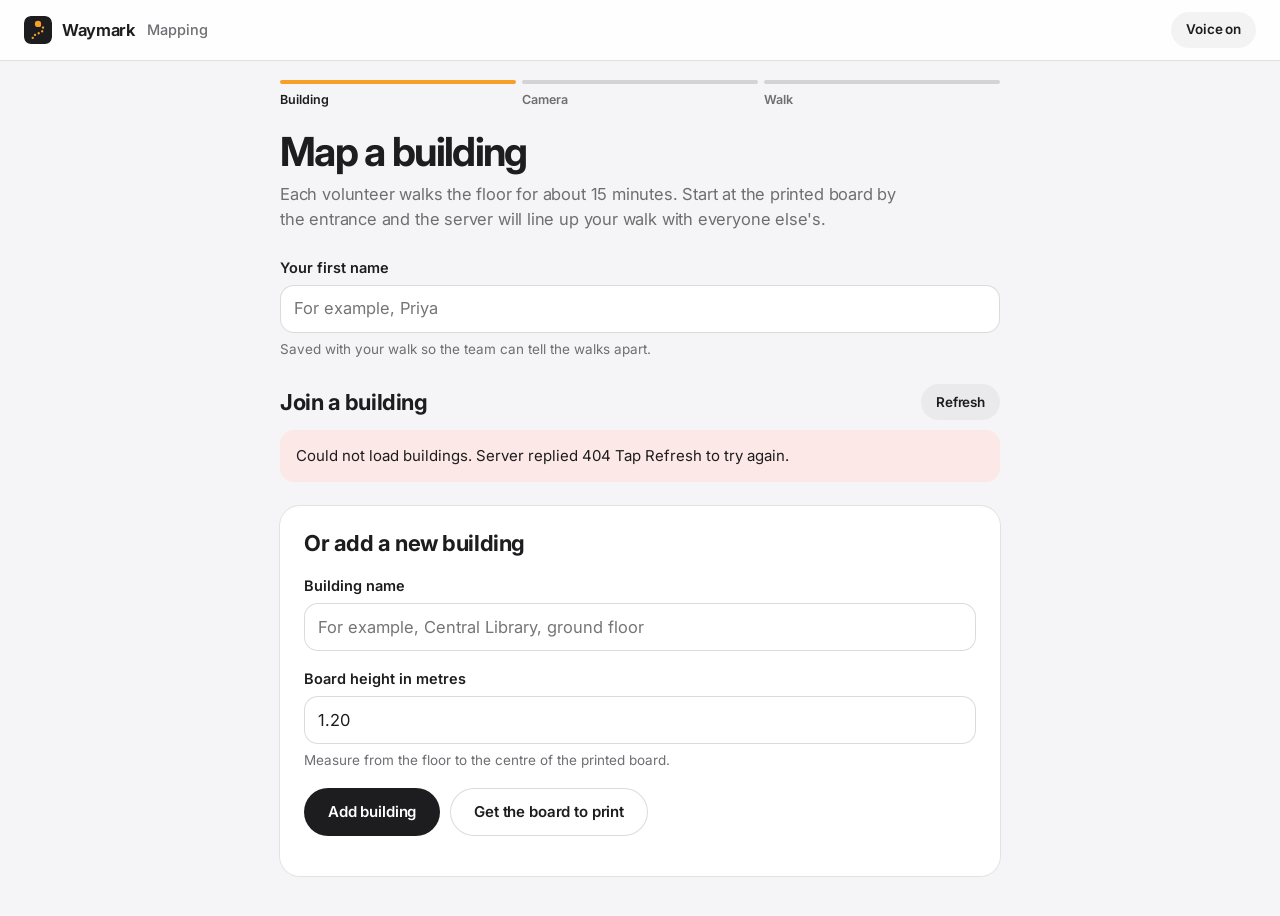
==== web/map.html @ 81e38893 "Waymark: mapping, merge, relocalisation, guidance agent, web app, infra" ====
<!doctype html>
<html lang="en" data-accent="amber">
<head>
<meta charset="utf-8">
<meta name="viewport" content="width=device-width, initial-scale=1, viewport-fit=cover">
<title>Waymark mapping</title>
<meta name="description" content="Volunteer mapping app: walk a building with your phone to build a Waymark map.">
<meta name="theme-color" content="#FFFFFF" media="(prefers-color-scheme: light)">
<meta name="theme-color" content="#0B0B0D" media="(prefers-color-scheme: dark)">
<link rel="icon" type="image/svg+xml" href="data:image/svg+xml,%3Csvg xmlns='http://www.w3.org/2000/svg' viewBox='0 0 32 32'%3E%3Crect width='32' height='32' rx='8' fill='%231D1D1F'/%3E%3Cpath d='M10 25c0-5 12-5 12-10s-6-4-6-4' fill='none' stroke='%23F7A028' stroke-width='2.6' stroke-linecap='round' stroke-dasharray='0.1 4.4'/%3E%3Ccircle cx='16' cy='9' r='3.6' fill='%23F7A028'/%3E%3C/svg%3E">
<link rel="preconnect" href="https://fonts.googleapis.com"><link rel="preconnect" href="https://fonts.gstatic.com" crossorigin>
<link href="https://fonts.googleapis.com/css2?family=Inter:wght@400..800&family=JetBrains+Mono:wght@400;500&display=swap" rel="stylesheet">
<link rel="stylesheet" href="assets/style.css">
<script src="dev-mock.js"></script>
</head>
<body>
<div class="app">
  <header class="appbar">
    <a class="appbar__brand" href="index.html">
      <svg class="app-icon" viewBox="0 0 32 32" aria-hidden="true"><rect width="32" height="32" rx="8" fill="#1D1D1F"/><path d="M10 25c0-5 12-5 12-10s-6-4-6-4" fill="none" stroke="#F7A028" stroke-width="2.6" stroke-linecap="round" stroke-dasharray="0.1 4.4"/><circle cx="16" cy="9" r="3.6" fill="#F7A028"/></svg>
      <span>Waymark</span>
    </a>
    <span class="appbar__title">Mapping</span>
    <div class="appbar__end">
      <button class="btn btn-ghost btn-sm" id="voice-toggle" type="button" aria-pressed="true">Voice on</button>
    </div>
  </header>

  <main class="app-main" id="main">
    <ol class="steps" aria-label="Progress">
      <li data-step="building" aria-current="step">Building</li>
      <li data-step="calib">Camera</li>
      <li data-step="map">Walk</li>
    </ol>

    <div class="callout callout--bad" id="env-error" role="alert" hidden>
      <svg viewBox="0 0 24 24" fill="none" stroke="currentColor" stroke-width="2" stroke-linecap="round" stroke-linejoin="round" aria-hidden="true"><circle cx="12" cy="12" r="10"/><path d="M12 8v4M12 16h.01"/></svg>
      <span></span>
    </div>

    <!-- Step 1: building -->
    <section id="step-building" class="stack-24" aria-labelledby="h-building">
      <div>
        <h1 id="h-building">Map a building</h1>
        <p class="lead">Each volunteer walks the floor for about 15 minutes. Start at the printed board by the entrance and the server will line up your walk with everyone else's.</p>
      </div>

      <div class="callout" id="resume" hidden>
        <svg viewBox="0 0 24 24" fill="none" stroke="currentColor" stroke-width="2" stroke-linecap="round" stroke-linejoin="round" aria-hidden="true"><path d="M3 12a9 9 0 1 0 3-6.7L3 8"/><path d="M3 3v5h5"/></svg>
        <div style="flex:1">
          <p id="resume-text">You have a walk in progress.</p>
          <div class="row" style="margin-top:10px">
            <button class="btn btn-ink btn-sm" id="resume-btn" type="button">Continue that walk</button>
            <button class="btn btn-ghost btn-sm" id="resume-forget" type="button">Start fresh</button>
          </div>
        </div>
      </div>

      <div class="field">
        <label for="walker-name">Your first name</label>
        <input class="input" id="walker-name" autocomplete="given-name" autocapitalize="words" maxlength="40" placeholder="For example, Priya">
        <span class="hint">Saved with your walk so the team can tell the walks apart.</span>
      </div>

      <div>
        <div class="row row--between" style="margin-bottom:10px">
          <h2>Join a building</h2>
          <button class="btn btn-ghost btn-sm" id="refresh-buildings" type="button">Refresh</button>
        </div>
        <ul class="list" id="building-list" aria-live="polite" aria-busy="true">
          <li class="t-small">Loading buildings…</li>
        </ul>
      </div>

      <form class="card stack-16" id="new-building" novalidate>
        <h2>Or add a new building</h2>
        <div class="field">
          <label for="b-name">Building name</label>
          <input class="input" id="b-name" name="name" required maxlength="80" autocomplete="off" placeholder="For example, Central Library, ground floor">
        </div>
        <div class="field">
          <label for="b-height">Board height in metres</label>
          <input class="input" id="b-height" name="board_height_m" type="number" inputmode="decimal" min="0.3" max="2.5" step="0.01" value="1.20" required>
          <span class="hint">Measure from the floor to the centre of the printed board.</span>
        </div>
        <div class="row">
          <button class="btn btn-ink" type="submit">Add building</button>
          <a class="btn btn-outline" href="/api/board.png" download="waymark-board.png">Get the board to print</a>
        </div>
        <p class="t-small" id="new-building-msg" role="status"></p>
      </form>
    </section>

    <!-- Step 2: optional calibration -->
    <section id="step-calib" class="stack-24" aria-labelledby="h-calib" hidden>
      <div>
        <h1 id="h-calib">Calibrate your camera</h1>
        <p class="lead">Optional, and it takes under a minute. Hold the phone one to two metres from the board and show it from several angles: straight on, then tilted left, right, up and down. If you skip this, the server estimates the focal length instead.</p>
      </div>
      <div class="video-box">
        <video id="calib-video" playsinline muted></video>
        <div class="video-box__overlay"><span class="pill" id="calib-found" data-tone="idle">Camera off</span><span class="pill" id="calib-count" data-tone="idle">0 views</span></div>
      </div>
      <p class="say-line" id="calib-status" role="status" aria-live="polite"><small>Status</small>Tap Start calibration when you are in front of the board.</p>
      <div class="row">
        <button class="btn btn-candy btn-lg" id="calib-start" type="button">Start calibration</button>
        <button class="btn btn-outline btn-lg" id="calib-skip" type="button">Skip</button>
      </div>
    </section>

    <!-- Step 3: mapping -->
    <section id="step-map" class="stack-16" aria-labelledby="h-map" hidden>
      <div class="row row--between">
        <div>
          <h1 id="h-map" style="font-size:26px">Walking <span id="map-building-name"></span></h1>
          <p class="t-small" id="map-walker-line"></p>
        </div>
      </div>

      <div id="start-box" class="card stack-16">
        <p>Stand in front of the entrance board, hold the phone upright at chest height with the camera facing the board, then tap Start.</p>
        <button class="btn btn-candy btn-lg btn-block" id="map-start" type="button">Start walking</button>
      </div>

      <div class="video-box video-box--small" id="map-video-box" hidden>
        <video id="map-video" playsinline muted></video>
        <div class="video-box__overlay">
          <span class="pill" id="map-state" data-tone="idle">Starting</span>
          <span class="pill" id="map-quality" data-tone="idle" hidden>Image OK</span>
        </div>
      </div>

      <p class="say-line" id="map-say" role="status" aria-live="polite"><small>Waymark says</small><span>Point the camera at the entrance board.</span></p>
      <p class="say-line" id="map-assign" hidden><small>Where to go next</small><span></span></p>

      <div class="stats" aria-label="Walk statistics">
        <div class="stat"><span class="stat__label">Coverage</span><span class="stat__value" id="st-coverage">–</span></div>
        <div class="stat"><span class="stat__label">Keyframes</span><span class="stat__value" id="st-keyframes">0</span></div>
        <div class="stat"><span class="stat__label">3D points</span><span class="stat__value" id="st-points">0</span></div>
        <div class="stat"><span class="stat__label">Places</span><span class="stat__value" id="st-places">0</span></div>
      </div>

      <div class="map-box map-box--mini">
        <canvas id="mini-map" role="img" aria-label="Map of the walks so far"></canvas>
      </div>
      <div class="map-legend" id="map-legend"></div>

      <div class="action-bar">
        <button class="btn btn-candy btn-mark" id="mark-btn" type="button" disabled>
          <svg viewBox="0 0 24 24" fill="none" stroke="currentColor" stroke-width="2" stroke-linecap="round" stroke-linejoin="round" aria-hidden="true"><path d="M12 21s-7-6.2-7-11.5A7 7 0 0 1 19 9.5C19 14.8 12 21 12 21z"/><circle cx="12" cy="9.5" r="2.5"/></svg>
          Mark this place
        </button>
        <button class="btn btn-outline" id="pause-btn" type="button" disabled>Pause</button>
        <button class="btn btn-outline" id="finish-btn" type="button" disabled>Finish my walk</button>
      </div>
    </section>

    <!-- After the walk -->
    <section id="step-done" class="stack-24" aria-labelledby="h-done" hidden>
      <div>
        <h1 id="h-done">Walk finished. Thank you.</h1>
        <p class="lead" id="done-summary">Your walk has been sent to the server.</p>
      </div>
      <div class="row">
        <button class="btn btn-outline" id="new-walk" type="button">Start another walk</button>
        <a class="btn btn-ghost" id="view-console" href="helper.html">View in helper console</a>
      </div>
    </section>

    <!-- Builder: shown on the device that created the building, or with ?builder=1 -->
    <section class="card stack-16" id="builder" style="margin-top:24px" hidden aria-labelledby="h-builder">
      <div>
        <h2 id="h-builder">Build the map</h2>
        <p class="t-small" style="margin-top:4px">Run this once every walker has finished. The server runs bundle adjustment, merges the walks, and draws the floor plan and route graph. It can take a few minutes.</p>
      </div>
      <button class="btn btn-ink" id="build-btn" type="button">Build map</button>
      <p class="t-small" id="build-status" role="status" aria-live="polite"></p>
      <div class="stats" id="build-stats" hidden></div>
    </section>
  </main>
</div>

<dialog class="sheet" id="mark-sheet" aria-labelledby="h-mark">
  <form class="sheet__body stack-16" id="mark-form" method="dialog">
    <div>
      <h2 id="h-mark">Mark this place</h2>
      <p class="t-small" style="margin-top:4px">Saved at the spot where you are standing now.</p>
    </div>
    <fieldset style="border:0;margin:0;padding:0">
      <legend class="label" style="font-size:14.5px;font-weight:600;margin-bottom:8px">What is it?</legend>
      <div class="chips" id="kind-chips" role="radiogroup" aria-label="Kind of place"></div>
    </fieldset>
    <div class="field">
      <label for="mark-label">Name</label>
      <input class="input" id="mark-label" maxlength="60" autocomplete="off" autocapitalize="sentences" enterkeyhint="done" placeholder="For example, Room 104 or Front desk">
      <span class="hint">To dictate, tap the microphone on your keyboard.</span>
    </div>
    <div class="row">
      <button class="btn btn-candy btn-lg" id="mark-save" type="submit" value="save">Save place</button>
      <button class="btn btn-outline btn-lg" id="mark-cancel" type="button">Cancel</button>
    </div>
  </form>
</dialog>

<script type="module" src="assets/map-app.js"></script>
</body>
</html>
---- web/assets/style.css ----
/* Waymark shared styles.
   Mood: mist. Accent: amber (the colour of a trail marker).
   Sections: tokens, base, type, buttons, nav, controls, layout, hero, surfaces, frames,
   footer, motion, then app UI (map, helper) and the high-contrast guidance theme (go). */

/* ---------- Tokens ---------- */
:root{
  --bg:#FFFFFF; --bg-alt:#F5F5F7; --sunk:var(--bg-alt); --surface:#FFFFFF; --surface-2:#FAFAFB; --band-edge:none;
  --ink:#1D1D1F; --ink-2:#515154; --ink-3:#6E6E73; --ink-4:#86868B;
  --line:rgba(0,0,0,.08); --line-2:rgba(0,0,0,.14); --tint:rgba(0,0,0,.045);
  --shadow-rgb:0 0 0;
  --accent:#F7A028; --accent-hi:#FFC45A; --accent-ink:#8F5200; --accent-wash:#FFF3DE; --on-accent:#2A1700;
  --focus:var(--accent-ink); --marker:#D4F53C; --success:#1F7A3D;
  --font-display:"Inter",-apple-system,BlinkMacSystemFont,"Segoe UI",Roboto,"Helvetica Neue",Arial,sans-serif;
  --font-body:var(--font-display);
  --font-serif:"Instrument Serif",ui-serif,Georgia,serif;
  --font-mono:"JetBrains Mono","Geist Mono",ui-monospace,"SF Mono",Menlo,monospace;
  --display-weight:700; --display-track:-.042em;
  --fs-display:clamp(42px,6.4vw,80px); --fs-h2:clamp(32px,4.4vw,54px); --fs-h3:clamp(24px,3vw,38px);
  --fs-lead:clamp(17.5px,1.55vw,21px); --fs-body:16.5px; --fs-small:14.5px; --fs-micro:13px;
  --container:1120px; --text-max:680px; --gutter:24px; --section-y:clamp(80px,10vw,128px); --bleed:clamp(64px,9vw,140px);
  --r-xs:7px; --r-sm:10px; --r-md:14px; --r-lg:20px; --r-xl:28px; --r-2xl:32px; --r-pill:999px;
  --ring:0 0 0 1px var(--line);
  --shadow-1:0 0 0 .5px rgba(var(--shadow-rgb)/.10),0 1px 2px rgba(var(--shadow-rgb)/.06),0 6px 18px rgba(var(--shadow-rgb)/.06);
  --shadow-2:0 0 0 .5px rgba(var(--shadow-rgb)/.10),0 2px 6px rgba(var(--shadow-rgb)/.05),0 24px 60px -12px rgba(var(--shadow-rgb)/.18);
  --shadow-3:0 0 0 1px rgba(var(--shadow-rgb)/.06),0 40px 90px -30px rgba(var(--shadow-rgb)/.42);
  --ease-out:cubic-bezier(.22,1,.36,1); --ease-spring:cubic-bezier(.34,1.36,.64,1);
  --dur-press:.12s; --dur-hover:.2s; --dur-ui:.3s; --dur-reveal:.7s;
  --wallpaper:radial-gradient(90% 80% at 12% 100%,#FFC978 0,transparent 60%),radial-gradient(70% 70% at 88% 8%,#BFD9FF 0,transparent 62%),linear-gradient(160deg,#F7F3EE,#ECEFF6);
  --wallpaper-soft:radial-gradient(70% 60% at 85% 0%,#DCE8FF 0,transparent 60%),radial-gradient(60% 60% at 10% 100%,#FFE6C2 0,transparent 60%),linear-gradient(160deg,#F7F7F9,#EEF0F4);
  --wash:linear-gradient(#DCE8FE,#EEF4FF 55%,var(--bg));
  --chrome:linear-gradient(#FBFBFB,#F1F1F2); --chrome-line:rgba(0,0,0,.08); --chrome-ink:#6E6E73;
  --key-bg:linear-gradient(#fff,#F2F2F4); --key-ink:#3A3A3C; --key-edge:inset 0 0 0 1px rgba(0,0,0,.10),0 1.5px 0 rgba(0,0,0,.18),0 2px 3px rgba(0,0,0,.06);
  /* App extras */
  --danger:#B3261E; --danger-wash:#FCE8E6; --warn:#8F5200; --warn-wash:#FFF3DE; --ok:#1F7A3D; --ok-wash:#E6F4EA;
  --map-bg:#FBFBFC; --map-wall:#2C2C30; --map-edge:rgba(0,0,0,.22); --map-node:#86868B; --map-route:#C77700; --map-me:#0A66D8;
}
[data-accent]{--accent-wash:color-mix(in oklab,var(--accent) 14%,var(--surface))}
@media (prefers-color-scheme:dark){
  :root:not([data-theme="light"]){--bg:#0B0B0D;--bg-alt:#111114;--sunk:var(--bg-alt);--band-edge:none;--surface:#18181C;--surface-2:#1E1E23;--ink:#F2F0EB;--ink-2:#C9C7C2;--ink-3:#A4A4AE;--ink-4:#7C7C86;--line:rgba(255,255,255,.08);--line-2:rgba(255,255,255,.14);--tint:rgba(255,255,255,.06);--shadow-rgb:0 0 0;
    --accent-ink:color-mix(in oklab,var(--accent) 72%,#fff); --accent-wash:color-mix(in oklab,var(--accent) 18%,var(--surface));
    --wallpaper-soft:radial-gradient(70% 60% at 85% 0%,rgba(90,130,255,.20) 0,transparent 60%),radial-gradient(60% 60% at 10% 100%,rgba(255,170,80,.16) 0,transparent 60%),linear-gradient(160deg,#16161A,#0F0F12);
    --wallpaper:radial-gradient(90% 80% at 12% 100%,rgba(255,170,70,.5) 0,transparent 60%),radial-gradient(70% 70% at 88% 8%,rgba(110,150,255,.45) 0,transparent 62%),linear-gradient(160deg,#1C1915,#13151B);
    --wash:linear-gradient(#141A33,var(--bg)); --chrome:linear-gradient(#2C2C31,#232328); --chrome-line:rgba(255,255,255,.06); --chrome-ink:#9A9AA2;
    --key-bg:linear-gradient(#2C2C32,#222227); --key-ink:#C9C7C2; --key-edge:inset 0 0 0 1px rgba(255,255,255,.08),0 1.5px 0 rgba(0,0,0,.6); color-scheme:dark;
    --danger:#FF8A80; --danger-wash:#3A1714; --warn:#FFC45A; --warn-wash:#33240C; --ok:#7CD992; --ok-wash:#11291A;
    --map-bg:#121216; --map-wall:#E6E4DF; --map-edge:rgba(255,255,255,.22); --map-node:#9A9AA2; --map-route:#FFB547; --map-me:#6FB1FF}
}
@media (max-width:640px){:root{--gutter:18px}}

/* ---------- Base ---------- */
*,*::before,*::after{box-sizing:border-box}
html{-webkit-text-size-adjust:100%;scroll-behavior:smooth;scroll-padding-top:88px}
body{margin:0;background:var(--bg);color:var(--ink);font:400 var(--fs-body)/1.6 var(--font-body);-webkit-font-smoothing:antialiased;-moz-osx-font-smoothing:grayscale;overflow-x:hidden}
img,svg,video{display:block;max-width:100%}
a{color:inherit;text-decoration:none}
p{margin:0}
::selection{background:var(--marker);color:#17150F}
:where(a,button,input,select,textarea,summary,[tabindex]):focus-visible{outline:2px solid var(--focus);outline-offset:3px}
.container{width:min(100% - 2*var(--gutter),var(--container));margin-inline:auto}
/* Headings receive focus from script when a step changes; they are not controls, so no ring. */
:where(h1,h2)[tabindex="-1"]:focus-visible{outline:none;box-shadow:none}
.sr-only{position:absolute!important;width:1px;height:1px;padding:0;margin:-1px;overflow:hidden;clip:rect(0 0 0 0);white-space:nowrap;border:0}
.skip{position:absolute;left:12px;top:-60px;z-index:100;padding:10px 16px;border-radius:var(--r-pill);background:var(--ink);color:var(--bg);font-weight:600}
.skip:focus{top:12px}
[hidden]{display:none!important}
.prose-link{color:var(--accent-ink);text-decoration:underline;text-underline-offset:3px;text-decoration-thickness:1px}

/* ---------- Type ---------- */
h1,.t-display{margin:0;font-family:var(--font-display);font-size:var(--fs-display);font-weight:var(--display-weight);line-height:1;letter-spacing:var(--display-track);text-wrap:balance}
h2,.t-h2{margin:0;font-family:var(--font-display);font-size:var(--fs-h2);font-weight:var(--display-weight);line-height:1.05;letter-spacing:calc(var(--display-track) + .006em);text-wrap:balance}
h3,.t-h3{margin:0;font-family:var(--font-display);font-size:var(--fs-h3);font-weight:var(--display-weight);line-height:1.1;letter-spacing:calc(var(--display-track) + .012em);text-wrap:balance}
.t-title{margin:0;font-size:17px;font-weight:600;line-height:1.35;letter-spacing:-.015em}
.lead{font-size:var(--fs-lead);line-height:1.5;letter-spacing:-.011em;color:var(--ink-3);max-width:620px;text-wrap:pretty}
.t-small{font-size:var(--fs-small);line-height:1.55;color:var(--ink-3)}
.t-micro{font-size:var(--fs-micro);color:var(--ink-3)}
.eyebrow{display:inline-flex;align-items:center;gap:8px;font-size:12px;font-weight:600;letter-spacing:.11em;text-transform:uppercase;color:var(--ink-3)}
.eyebrow svg{width:14px;height:14px;stroke-width:2}
.eyebrow .dot{width:6px;height:6px;border-radius:50%;background:var(--accent)}
.t-muted{color:var(--ink-4)}
.t-accent{color:var(--accent-ink)}
.t-serif{font-family:var(--font-serif);font-style:italic;font-weight:400;letter-spacing:-.01em}
.t-mono{font-family:var(--font-mono);font-size:.92em;letter-spacing:0}
.hl{position:relative;z-index:0;white-space:nowrap}
.hl::after{content:"";position:absolute;z-index:-1;left:.02em;right:.04em;bottom:.05em;height:.17em;border-radius:99px;background:var(--marker)}
.hl-soft{background:linear-gradient(transparent 58%,color-mix(in oklab,var(--accent) 20%,transparent) 58%)}

/* ---------- Buttons ---------- */
.btn{--h:48px;display:inline-flex;align-items:center;justify-content:center;gap:8px;height:var(--h);padding:0 24px;border:0;border-radius:var(--r-pill);font:600 15px/1 var(--font-body);letter-spacing:-.01em;white-space:nowrap;cursor:pointer;transition:transform var(--dur-press) var(--ease-spring),box-shadow var(--dur-hover) var(--ease-out),background-color var(--dur-hover) var(--ease-out),filter var(--dur-hover) var(--ease-out)}
.btn:hover{transform:translateY(-1px)}
.btn:active{transform:scale(.97)}
.btn svg{width:17px;height:17px}
.btn-sm{--h:36px;padding:0 15px;font-size:13.5px}
.btn-lg{--h:54px;padding:0 28px;font-size:16px}
.btn-ink{background:var(--ink);color:var(--bg)}
.btn-ink:hover{background:color-mix(in oklab,var(--ink) 85%,var(--bg))}
.btn-candy{color:var(--on-accent);background:linear-gradient(135deg,var(--accent-hi),var(--accent) 60%,color-mix(in oklab,var(--accent) 88%,#000));box-shadow:inset 0 1px 0 rgba(255,255,255,.5),inset 0 -1px 0 rgba(0,0,0,.14),0 0 0 1px color-mix(in oklab,var(--accent-ink) 40%,transparent),0 8px 20px -8px color-mix(in oklab,var(--accent-ink) 70%,transparent)}
.btn-candy:hover{filter:brightness(1.04) saturate(1.06)}
.btn-outline{background:var(--surface);color:var(--ink);box-shadow:inset 0 0 0 1px var(--line-2)}
.btn-outline:hover{background:var(--surface-2)}
.btn-ghost{background:var(--tint);color:var(--ink)}
.btn-danger{background:var(--danger-wash);color:var(--danger);box-shadow:inset 0 0 0 1px color-mix(in oklab,var(--danger) 35%,transparent)}
.btn[disabled],.btn[aria-disabled="true"]{opacity:.5;cursor:not-allowed;transform:none}
.btn-block{width:100%}
.btn .tag{display:inline-flex;align-items:center;height:22px;padding:0 8px;border-radius:var(--r-pill);background:var(--accent-ink);color:#fff;font-size:12.5px;font-weight:650}
.btn-ink .tag{background:rgba(255,255,255,.16);color:inherit}
.btn-candy .tag{background:rgba(0,0,0,.12);color:inherit}

/* ---------- Nav (floating glass pill) ---------- */
.nav{position:fixed;inset:12px 0 auto;z-index:50;display:flex;justify-content:center;padding-inline:12px;pointer-events:none}
.nav__bar{pointer-events:auto;width:min(100%,980px);height:56px;display:flex;align-items:center;gap:8px;padding:0 8px 0 14px;border-radius:var(--r-pill);background:color-mix(in oklab,var(--surface) 74%,transparent);-webkit-backdrop-filter:blur(20px) saturate(1.6);backdrop-filter:blur(20px) saturate(1.6);box-shadow:0 0 0 1px var(--line),0 10px 30px -14px rgba(var(--shadow-rgb)/.22)}
.nav__brand{display:flex;align-items:center;gap:10px;font-size:16px;font-weight:650;letter-spacing:-.02em}
.nav__links{display:flex;gap:2px;margin-inline:auto}
.nav__links a{padding:8px 12px;border-radius:var(--r-pill);font-size:14px;font-weight:500;color:var(--ink-2);transition:background-color var(--dur-hover),color var(--dur-hover)}
.nav__links a:hover{background:var(--tint);color:var(--ink)}
.app-icon{width:28px;height:28px;border-radius:22.5%;flex:none;box-shadow:inset 0 0 0 .5px rgba(0,0,0,.12)}
@media (max-width:760px){.nav__links{display:none}.nav__bar{justify-content:space-between}}

/* ---------- Badge / chips / segmented / controls ---------- */
.badge{display:inline-flex;align-items:center;gap:8px;height:32px;padding:0 12px 0 4px;border-radius:var(--r-pill);background:var(--surface);box-shadow:var(--shadow-1);font-size:13px;font-weight:550;color:var(--ink-2)}
.badge__tag{display:inline-flex;align-items:center;height:24px;padding:0 9px;border-radius:var(--r-pill);background:var(--ink);color:var(--bg);font-size:12px;font-weight:650}
.badge--dot{padding-left:12px}.badge--dot::before{content:"";width:6px;height:6px;border-radius:50%;background:var(--accent)}
.chips{display:flex;flex-wrap:wrap;gap:8px}
.chip{display:inline-flex;align-items:center;gap:8px;height:34px;padding:0 14px;border:0;border-radius:var(--r-pill);background:var(--surface);box-shadow:var(--ring);font:550 13.5px/1 var(--font-body);color:var(--ink-2)}
.chip--soft{background:var(--tint);box-shadow:none}
button.chip{cursor:pointer;transition:background-color var(--dur-hover),box-shadow var(--dur-hover),color var(--dur-hover)}
button.chip:hover{background:var(--surface-2);box-shadow:inset 0 0 0 1px var(--line-2)}
.chip[aria-pressed="true"],.chip[aria-checked="true"]{background:var(--ink);color:var(--bg);box-shadow:none}
.segmented{display:inline-flex;gap:2px;padding:4px;border-radius:var(--r-pill);background:var(--tint)}
.segmented button{height:34px;padding:0 18px;border:0;border-radius:var(--r-pill);background:transparent;font:550 14px/1 var(--font-body);color:var(--ink-3);cursor:pointer;transition:background-color var(--dur-ui) var(--ease-out),color var(--dur-ui) var(--ease-out),box-shadow var(--dur-ui) var(--ease-out)}
.segmented [aria-selected="true"],.segmented [aria-pressed="true"]{background:var(--surface);color:var(--ink);box-shadow:var(--shadow-1)}
kbd{display:inline-grid;place-items:center;min-width:26px;height:26px;padding:0 7px;border-radius:var(--r-xs);font:500 12.5px/1 var(--font-mono);color:var(--key-ink);background:var(--key-bg);box-shadow:var(--key-edge)}
:where(p,li) kbd{height:21px;min-width:21px;margin-block:-3px;padding:0 5px;font-size:12px}
@media (pointer:coarse){.btn-sm{--h:44px}.chip,.segmented button{min-height:44px}}

/* ---------- Layout ---------- */
.section{padding-block:var(--section-y)}
.section--alt{background:var(--bg-alt);box-shadow:var(--band-edge)}
.section-head{max-width:var(--text-max);margin:0 auto clamp(40px,5vw,64px);text-align:center}
.section-head .eyebrow{margin-bottom:16px}
.section-head .lead{margin:18px auto 0}
.section-head--left{margin-inline:0;text-align:left}.section-head--left .lead{margin-inline:0}
.grid{display:grid;gap:16px}
.grid-2{grid-template-columns:repeat(2,minmax(0,1fr))}
.grid-3{grid-template-columns:repeat(3,minmax(0,1fr))}
.split{display:grid;grid-template-columns:1fr 1.1fr;gap:clamp(32px,5vw,64px);align-items:center}
.split--flip>:first-child{order:2}
.split .eyebrow{margin-bottom:14px}.split .lead,.split .t-small{margin-top:14px}.split .chips{margin-top:20px}
.stack>*+*{margin-top:clamp(72px,9vw,120px)}
@media (max-width:900px){.grid-3{grid-template-columns:repeat(2,minmax(0,1fr))}.split{grid-template-columns:1fr}.split--flip>:first-child{order:0}}
@media (max-width:640px){.grid-2,.grid-3{grid-template-columns:1fr}}

/* ---------- Hero ---------- */
.hero{padding-top:calc(80px + clamp(48px,8vw,96px));text-align:center}
.hero .badge{margin-bottom:24px}
.hero h1{max-width:900px;margin-inline:auto}
.hero .lead{margin:22px auto 0}
.cta-row{display:flex;flex-wrap:wrap;justify-content:center;gap:10px;margin-top:32px}
.trust{display:flex;flex-wrap:wrap;justify-content:center;gap:4px 14px;margin-top:16px;font-size:13.5px;color:var(--ink-3)}
.trust span+span::before{content:"·";margin-right:14px;color:var(--ink-4)}
@media (max-width:640px){.trust{flex-direction:column;align-items:center;gap:2px}.trust span+span::before{display:none}}
.hero__visual{margin-top:clamp(44px,6vw,72px)}
.bleed{position:relative;z-index:1;margin-bottom:calc(-1*var(--bleed))}
.after-bleed{padding-top:calc(var(--section-y) + var(--bleed))}

/* ---------- Surfaces ---------- */
.card{color:var(--ink);background:var(--surface);border-radius:var(--r-lg);box-shadow:var(--ring);padding:24px}
.card--flat{background:var(--sunk);box-shadow:none}
.section--alt .card--flat{background:var(--surface);box-shadow:var(--ring)}
.card--raised{box-shadow:var(--shadow-2)}
.card--chosen{box-shadow:0 0 0 1.5px var(--accent),var(--shadow-1)}
.panel{border-radius:var(--r-xl);background:var(--sunk);padding:clamp(24px,3vw,40px);overflow:hidden}
.tile{display:flex;align-items:flex-start;gap:14px;padding:20px;border-radius:var(--r-lg);background:var(--surface);box-shadow:var(--ring);transition:box-shadow var(--dur-hover) var(--ease-out),transform var(--dur-hover) var(--ease-out)}
a.tile:hover{box-shadow:var(--shadow-1);transform:translateY(-2px)}
.tile .t-title{font-size:16px;margin:1px 0 4px}
.tile p{font-size:var(--fs-small);line-height:1.5;color:var(--ink-3)}
.icon-tile{flex:none;display:grid;place-items:center;width:40px;height:40px;border-radius:12px;background:var(--accent-wash);color:var(--accent-ink)}
.icon-tile svg{width:19px;height:19px;stroke-width:1.75}
.num-tile{flex:none;display:grid;place-items:center;width:40px;height:40px;border-radius:12px;background:var(--accent-wash);color:var(--accent-ink);font:650 16px/1 var(--font-mono)}

/* ---------- Product frames ---------- */
.stage{position:relative;padding:clamp(18px,4vw,56px);border-radius:var(--r-xl);background:var(--wallpaper);overflow:hidden;box-shadow:inset 0 0 0 1px rgba(255,255,255,.35)}
.stage--soft{background:var(--wallpaper-soft)}
.window{position:relative;overflow:hidden;border-radius:14px;background:var(--surface);color:var(--ink);box-shadow:var(--shadow-3);text-align:left}
.window__bar{position:relative;display:flex;align-items:center;height:38px;padding:0 14px;background:var(--chrome);border-bottom:1px solid var(--chrome-line);font-size:12.5px;font-weight:600;color:var(--chrome-ink)}
.window__title{position:absolute;left:50%;transform:translateX(-50%);white-space:nowrap}
.lights{display:flex;gap:8px}
.lights i{width:12px;height:12px;border-radius:50%;background:#FF5F57;box-shadow:inset 0 0 0 .5px rgba(0,0,0,.14)}
.lights i:nth-child(2){background:#FEBC2E}.lights i:nth-child(3){background:#28C840}
.phone{width:min(280px,72vw);aspect-ratio:9/19.5;margin-inline:auto;padding:10px;border-radius:46px;background:#0E0E10;box-shadow:var(--shadow-3),inset 0 0 0 1.5px #3A3A3E}
.phone__screen{position:relative;height:100%;overflow:hidden;border-radius:36px;background:#000;color:#fff;text-align:left}
.phone__screen::before{content:"";position:absolute;z-index:3;top:10px;left:50%;width:90px;height:26px;transform:translateX(-50%);border-radius:20px;background:#0E0E10}
.phone__screen::after{content:"";position:absolute;bottom:8px;left:50%;width:34%;height:5px;transform:translateX(-50%);border-radius:3px;background:#fff;opacity:.85}
.phone__status{position:relative;z-index:2;display:flex;align-items:center;justify-content:space-between;height:46px;padding:0 24px;font-size:12px;font-weight:600}
.phone__body{padding:6px 14px 30px}
.float{position:absolute;z-index:2;color:var(--ink);padding:12px 14px;border-radius:var(--r-md);background:color-mix(in oklab,var(--surface) 90%,transparent);-webkit-backdrop-filter:blur(16px) saturate(1.5);backdrop-filter:blur(16px) saturate(1.5);box-shadow:var(--shadow-2);font-size:13px;text-align:left}
@media (max-width:760px){.float{display:none}}

/* ---------- Footer ---------- */
.footer{padding:40px 0 48px;border-top:1px solid var(--line);font-size:13.5px;color:var(--ink-3)}
.footer .container{display:flex;flex-wrap:wrap;align-items:center;justify-content:space-between;gap:16px 32px}
.footer a:hover{color:var(--ink)}
.footer nav{display:flex;flex-wrap:wrap;gap:6px 20px}

/* ---------- Motion ---------- */
.js .reveal{opacity:0;transform:translateY(14px);transition:opacity var(--dur-reveal) var(--ease-out),transform var(--dur-reveal) var(--ease-out);transition-delay:calc(var(--i,0)*80ms)}
.js .reveal.in{opacity:1;transform:none}
@media print{.js .reveal{opacity:1;transform:none}}
@media (prefers-reduced-motion:reduce){html{scroll-behavior:auto}.js .reveal{opacity:1;transform:none;transition:none}*{animation:none!important;transition:none!important}}

/* =====================================================================
   Landing page pieces
   ===================================================================== */
.hero-stage{display:grid;grid-template-columns:1fr auto;gap:28px;align-items:center}
.hero-stage .phone{width:240px}
@media (max-width:900px){.hero-stage{grid-template-columns:1fr}.hero-stage .window{display:none}}
.plan-svg{width:100%;height:auto;background:var(--map-bg)}
.console-mock{display:grid;grid-template-columns:1fr 230px;min-height:0}
.console-mock__side{border-left:1px solid var(--line);padding:14px;font-size:12px;display:grid;gap:10px;align-content:start}
.console-mock__row{display:grid;grid-template-columns:58px 1fr;gap:8px;line-height:1.4}
.console-mock__row b{font-weight:600}
.console-mock__row span{color:var(--ink-3)}
@media (max-width:1100px){.console-mock{grid-template-columns:1fr}.console-mock__side{display:none}}
.guide-mock{display:grid;gap:10px;font-size:13px}
.guide-mock__state{display:flex;align-items:center;gap:8px;font-weight:700;font-size:13px;color:#FFE14D}
.guide-mock__say{padding:16px 14px;border-radius:18px;background:#141414;box-shadow:inset 0 0 0 2px #fff;font-size:21px;font-weight:700;line-height:1.2}
.guide-mock__meta{color:#E6E6E6;font-size:12.5px}
.guide-mock__btn{display:flex;align-items:center;justify-content:center;height:46px;border-radius:14px;background:#1F1F1F;box-shadow:inset 0 0 0 2px #fff;font-weight:700;font-size:14px}
.guide-mock__btn--primary{background:#FFE14D;color:#000;box-shadow:none}
.guide-mock__grid{display:grid;grid-template-columns:1fr 1fr;gap:8px}

.arch{display:grid;grid-template-columns:repeat(4,minmax(0,1fr));gap:14px;align-items:stretch;position:relative}
.arch__node{position:relative;display:flex;flex-direction:column;gap:8px;padding:20px;border-radius:var(--r-lg);background:var(--surface);box-shadow:var(--ring)}
.arch__node--main{grid-column:span 2;box-shadow:0 0 0 1.5px var(--accent),var(--shadow-1)}
.arch__node h3{font-size:17px;letter-spacing:-.015em;line-height:1.3}
.arch__node p{font-size:var(--fs-small);color:var(--ink-3);line-height:1.5}
.arch__node ul{margin:4px 0 0;padding:0;list-style:none;display:grid;gap:6px;font-size:14px;color:var(--ink-2)}
.arch__node li{display:flex;gap:8px;align-items:baseline}
.arch__node li::before{content:"";flex:none;width:6px;height:6px;border-radius:50%;background:var(--accent);transform:translateY(-2px)}
.arch__flow{display:flex;align-items:center;gap:8px;font-size:12px;font-weight:600;letter-spacing:.08em;text-transform:uppercase;color:var(--ink-3)}
.arch__flow svg{width:16px;height:16px}
.arch__stores{grid-column:3 / span 2;display:grid;grid-template-columns:1fr 1fr;gap:14px}
.arch__stores .arch__node{padding:16px}
@media (max-width:900px){.arch{grid-template-columns:1fr}.arch__node--main,.arch__stores{grid-column:auto}}
@media (max-width:480px){.arch__stores{grid-template-columns:1fr}}

.results{display:grid;gap:20px}
.result-card{padding:0;overflow:hidden}
.result-card header{padding:20px 22px 12px}
.result-card header p{margin-top:6px}
.table-wrap{overflow-x:auto;-webkit-overflow-scrolling:touch;border-top:1px solid var(--line)}
table.data{width:100%;border-collapse:collapse;font-size:14.5px;font-variant-numeric:tabular-nums}
table.data th,table.data td{padding:11px 22px;text-align:left;border-bottom:1px solid var(--line);white-space:nowrap}
table.data th{font-size:12.5px;font-weight:600;letter-spacing:.04em;text-transform:uppercase;color:var(--ink-3);background:var(--surface-2)}
table.data td.num,table.data th.num{text-align:right;font-family:var(--font-mono);font-size:13.5px}
table.data tr:last-child td{border-bottom:0}
.empty{padding:40px 24px;text-align:center;color:var(--ink-3);border-radius:var(--r-lg);background:var(--sunk)}
.empty strong{display:block;margin-bottom:6px;color:var(--ink);font-size:17px}

.safety{max-width:820px;margin-inline:auto;padding:clamp(28px,4vw,48px);border-radius:var(--r-xl);background:var(--surface);box-shadow:var(--shadow-2)}
.safety ul{margin:20px 0 0;padding:0;list-style:none;display:grid;gap:12px}
.safety li{display:flex;gap:12px;color:var(--ink-2)}
.safety li svg{flex:none;width:20px;height:20px;margin-top:3px;color:var(--accent-ink)}
.url-box{display:flex;align-items:center;gap:8px;margin-top:10px;padding:8px 8px 8px 12px;border-radius:var(--r-sm);background:var(--sunk);font:500 13px/1.3 var(--font-mono);color:var(--ink-2);word-break:break-all}
.health{display:flex;flex-wrap:wrap;gap:6px}
.health .chip{height:28px;font-size:12.5px;font-family:var(--font-mono);font-weight:500}

/* =====================================================================
   App UI shared by map.html and helper.html
   ===================================================================== */
.app{min-height:100vh;min-height:100dvh;display:flex;flex-direction:column;background:var(--bg-alt)}
.appbar{position:sticky;top:0;z-index:40;display:flex;align-items:center;gap:12px;min-height:60px;padding:8px var(--gutter);padding-top:max(8px,env(safe-area-inset-top));background:color-mix(in oklab,var(--surface) 86%,transparent);-webkit-backdrop-filter:blur(20px) saturate(1.6);backdrop-filter:blur(20px) saturate(1.6);box-shadow:0 1px 0 var(--line)}
.appbar__brand{display:flex;align-items:center;gap:10px;font-weight:650;letter-spacing:-.02em;min-height:44px}
.appbar__title{font-size:14.5px;color:var(--ink-3);font-weight:500}
.appbar__end{margin-left:auto;display:flex;align-items:center;gap:8px}
.app-main{flex:1;width:min(100% - 2*var(--gutter),720px);margin:0 auto;padding:20px 0 calc(40px + env(safe-area-inset-bottom))}
.app-main--wide{width:min(100% - 2*var(--gutter),1440px)}
.app-main h1{font-size:clamp(28px,5vw,40px);line-height:1.1}
.app-main h2{font-size:22px;letter-spacing:-.02em;line-height:1.25}
.app-main .lead{font-size:16.5px;margin-top:8px}
.stack-16>*+*{margin-top:16px}
.stack-24>*+*{margin-top:24px}
.row{display:flex;flex-wrap:wrap;gap:10px;align-items:center}
.row--between{justify-content:space-between}
.steps{display:flex;gap:6px;margin:0 0 20px;padding:0;list-style:none;counter-reset:step}
.steps li{flex:1;display:flex;flex-direction:column;gap:6px;font-size:12.5px;font-weight:600;color:var(--ink-3)}
.steps li::before{content:"";height:4px;border-radius:4px;background:var(--line-2)}
.steps li[aria-current="step"]{color:var(--ink)}
.steps li[aria-current="step"]::before,.steps li.done::before{background:var(--accent)}

.field{display:grid;gap:6px}
.field label,.field .label{font-size:14.5px;font-weight:600}
.field .hint{font-size:13.5px;color:var(--ink-3)}
.input{width:100%;min-height:48px;padding:10px 14px;border:0;border-radius:var(--r-md);background:var(--surface);box-shadow:inset 0 0 0 1px var(--line-2);font:inherit;font-size:16.5px;color:var(--ink);transition:box-shadow var(--dur-hover)}
.input:focus{outline:0;box-shadow:inset 0 0 0 2px var(--focus)}
textarea.input{min-height:96px;resize:vertical}

.list{display:grid;gap:8px;margin:0;padding:0;list-style:none}
.list-btn{display:flex;align-items:center;gap:12px;width:100%;min-height:60px;padding:12px 16px;border:0;border-radius:var(--r-md);background:var(--surface);box-shadow:var(--ring);font:inherit;color:var(--ink);text-align:left;cursor:pointer;transition:box-shadow var(--dur-hover),transform var(--dur-press) var(--ease-spring)}
.list-btn:hover{box-shadow:var(--shadow-1)}
.list-btn:active{transform:scale(.99)}
.list-btn[aria-pressed="true"],.list-btn[aria-current="true"]{box-shadow:0 0 0 2px var(--accent),var(--shadow-1)}
.list-btn__main{flex:1;min-width:0}
.list-btn__title{display:block;font-weight:600;letter-spacing:-.01em;overflow:hidden;text-overflow:ellipsis}
.list-btn__meta{display:block;font-size:13.5px;color:var(--ink-3)}

.pill{display:inline-flex;align-items:center;gap:6px;height:28px;padding:0 11px;border-radius:var(--r-pill);background:var(--tint);font-size:13px;font-weight:600;color:var(--ink-2);white-space:nowrap}
.pill::before{content:"";width:7px;height:7px;border-radius:50%;background:currentColor;opacity:.9}
.pill[data-tone="ok"]{background:var(--ok-wash);color:var(--ok)}
.pill[data-tone="warn"]{background:var(--warn-wash);color:var(--warn)}
.pill[data-tone="bad"]{background:var(--danger-wash);color:var(--danger)}
.pill[data-tone="idle"]::before{background:var(--ink-4)}

.stats{display:grid;grid-template-columns:repeat(auto-fit,minmax(120px,1fr));gap:8px}
.stat{padding:12px 14px;border-radius:var(--r-md);background:var(--surface);box-shadow:var(--ring)}
.stat__label{display:block;font-size:12.5px;font-weight:600;letter-spacing:.04em;text-transform:uppercase;color:var(--ink-3)}
.stat__value{display:block;margin-top:2px;font:600 20px/1.2 var(--font-mono);letter-spacing:-.02em;font-variant-numeric:tabular-nums}

.callout{display:flex;gap:12px;padding:14px 16px;border-radius:var(--r-md);background:var(--surface);box-shadow:var(--ring);font-size:15px}
.callout svg{flex:none;width:20px;height:20px;margin-top:2px}
.callout--warn{background:var(--warn-wash);box-shadow:none;color:var(--ink)}
.callout--warn svg{color:var(--warn)}
.callout--bad{background:var(--danger-wash);box-shadow:none;color:var(--ink)}
.callout--bad svg{color:var(--danger)}
.callout--ok{background:var(--ok-wash);box-shadow:none}
.callout--ok svg{color:var(--ok)}

.video-box{position:relative;overflow:hidden;border-radius:var(--r-lg);background:#000;aspect-ratio:4/3;box-shadow:var(--shadow-1)}
.video-box video{width:100%;height:100%;object-fit:cover}
.video-box__overlay{position:absolute;left:10px;right:10px;top:10px;display:flex;flex-wrap:wrap;gap:6px;justify-content:space-between;pointer-events:none}
.video-box__overlay .pill{background:rgba(0,0,0,.62);color:#fff;-webkit-backdrop-filter:blur(8px);backdrop-filter:blur(8px)}
.video-box--small{aspect-ratio:4/3;max-height:34vh}

.map-box{position:relative;overflow:hidden;border-radius:var(--r-lg);background:var(--map-bg);box-shadow:var(--ring)}
.map-box canvas{display:block;width:100%;height:100%;touch-action:none}
.map-box--mini{aspect-ratio:4/3}
.map-legend{display:flex;flex-wrap:wrap;gap:6px 14px;font-size:13px;color:var(--ink-2)}
.map-legend span{display:inline-flex;align-items:center;gap:6px}
.map-legend i{width:14px;height:4px;border-radius:2px;background:currentColor}

.say-line{padding:14px 16px;border-radius:var(--r-md);background:var(--surface);box-shadow:var(--ring);font-size:17px;font-weight:600;letter-spacing:-.01em;line-height:1.4}
.say-line small{display:block;font-size:12.5px;font-weight:600;letter-spacing:.06em;text-transform:uppercase;color:var(--ink-3);margin-bottom:4px}

.action-bar{position:sticky;bottom:0;z-index:30;display:grid;grid-template-columns:1fr 1fr;gap:10px;padding:12px 0 calc(12px + env(safe-area-inset-bottom));background:linear-gradient(transparent,var(--bg-alt) 28%)}
.action-bar .btn{--h:56px;font-size:16px;width:100%}
.action-bar .btn-mark{grid-column:1 / -1;--h:64px;font-size:18px}

/* Bottom sheet built on <dialog> */
dialog.sheet{width:min(100%,560px);max-width:100%;max-height:92dvh;margin:auto auto 0;padding:0;border:0;border-radius:var(--r-xl) var(--r-xl) 0 0;background:var(--surface);color:var(--ink);box-shadow:var(--shadow-3)}
@media (min-width:700px){dialog.sheet{margin:auto;border-radius:var(--r-xl)}}
dialog.sheet::backdrop{background:rgba(0,0,0,.45)}
.sheet__body{padding:22px 20px calc(20px + env(safe-area-inset-bottom))}
.sheet__body h2{font-size:22px;letter-spacing:-.02em}
.sheet .chips{gap:8px}
.sheet .chip{height:44px;padding:0 16px;font-size:15px}

.toast{position:fixed;left:50%;bottom:calc(20px + env(safe-area-inset-bottom));z-index:90;max-width:min(92vw,520px);transform:translate(-50%,20px);opacity:0;padding:12px 18px;border-radius:var(--r-pill);background:var(--ink);color:var(--bg);font-size:15px;font-weight:550;box-shadow:var(--shadow-2);transition:opacity var(--dur-ui) var(--ease-out),transform var(--dur-ui) var(--ease-out);pointer-events:none}
.toast.show{opacity:1;transform:translate(-50%,0)}

/* Connection banner, injected by api.js */
.offline-banner{position:fixed;left:0;right:0;top:0;z-index:95;display:flex;align-items:center;justify-content:center;gap:10px;padding:10px 16px;padding-top:max(10px,env(safe-area-inset-top));background:var(--danger);color:#fff;font-size:15px;font-weight:600;text-align:center}
.offline-banner svg{flex:none;width:18px;height:18px}
body:has(.offline-banner:not([hidden])){padding-top:calc(48px + env(safe-area-inset-top))}
body:has(.offline-banner:not([hidden])) .nav{top:60px}
@media (prefers-color-scheme:dark){:root:not([data-theme="light"]) .offline-banner{color:#1A0300}}
.mock-badge{position:fixed;right:10px;bottom:calc(10px + env(safe-area-inset-bottom));z-index:96;padding:5px 10px;border-radius:var(--r-pill);background:#5B21B6;color:#fff;font:600 12px/1.2 var(--font-mono);letter-spacing:.02em;pointer-events:none;opacity:.9}

/* ---------- Helper console ---------- */
.console{display:grid;grid-template-columns:300px minmax(0,1fr) 360px;gap:16px;align-items:start}
.console__col{display:grid;gap:16px;align-content:start;min-width:0}
.console .card{padding:16px}
.console h2{font-size:15px;font-weight:650;letter-spacing:-.01em;margin-bottom:10px}
.console .list-btn{min-height:56px;padding:10px 12px}
.console .map-box{height:min(70vh,720px);min-height:420px}
@media (max-width:1200px){.console{grid-template-columns:280px minmax(0,1fr)}.console__col--right{grid-column:1 / -1;grid-template-columns:repeat(auto-fit,minmax(320px,1fr))}}
@media (max-width:820px){.console{grid-template-columns:1fr}.console .map-box{height:60vh;min-height:320px}}
.help-banner{display:flex;flex-wrap:wrap;align-items:center;gap:12px;padding:14px 18px;border-radius:var(--r-lg);background:var(--danger);color:#fff;font-size:16px;font-weight:650;box-shadow:var(--shadow-2)}
.help-banner svg{width:22px;height:22px}
.help-banner .btn{margin-left:auto;background:#fff;color:#000}
@media (prefers-color-scheme:dark){:root:not([data-theme="light"]) .help-banner{color:#1A0300}}
.kv{display:grid;grid-template-columns:auto 1fr;gap:6px 14px;margin:0;font-size:14.5px}
.kv dt{color:var(--ink-3)}
.kv dd{margin:0;font-weight:600;font-variant-numeric:tabular-nums;min-width:0;overflow-wrap:anywhere}
.conf-bar{height:8px;border-radius:8px;background:var(--tint);overflow:hidden;margin-top:6px}
.conf-bar i{display:block;height:100%;width:0;background:var(--ok);transition:width var(--dur-ui) var(--ease-out)}
.timeline{display:grid;gap:0;margin:0;padding:0;list-style:none;max-height:520px;overflow:auto}
.timeline li{display:grid;grid-template-columns:62px 1fr;gap:10px;padding:10px 2px;border-bottom:1px solid var(--line);font-size:13.5px;line-height:1.45}
.timeline li:last-child{border-bottom:0}
.timeline time{font:500 12.5px/1.5 var(--font-mono);color:var(--ink-3)}
.timeline .tl-state{display:inline-block;margin-bottom:3px;font-size:12px;font-weight:650;letter-spacing:.04em;text-transform:uppercase;color:var(--ink-2)}
.timeline dl{display:grid;grid-template-columns:auto 1fr;gap:2px 8px;margin:0}
.timeline dt{color:var(--ink-3);font-weight:500}
.timeline dd{margin:0;color:var(--ink);overflow-wrap:anywhere}
.tabs{display:flex}

/* =====================================================================
   Guidance app (go.html): high contrast first. Overrides any aesthetic
   choice above. Light: black on white (21:1). Dark: white on black.
   ===================================================================== */
body.go{
  --g-bg:#FFFFFF; --g-ink:#000000; --g-ink-2:#1F1F1F; --g-surface:#F0F0F0; --g-edge:#000000;
  --g-primary:#000000; --g-on-primary:#FFFFFF; --g-focus:#0033CC; --g-focus-2:#FFFFFF;
  --g-danger:#A50E0E; --g-on-danger:#FFFFFF; --g-note:#FFF4C2; --g-on-note:#000000;
  background:var(--g-bg); color:var(--g-ink); font-size:20px; line-height:1.45; font-family:var(--font-body);
}
@media (prefers-color-scheme:dark){
  :root:not([data-theme="light"]) body.go{
    --g-bg:#000000; --g-ink:#FFFFFF; --g-ink-2:#F0F0F0; --g-surface:#151515; --g-edge:#FFFFFF;
    --g-primary:#FFE14D; --g-on-primary:#000000; --g-focus:#FFE14D; --g-focus-2:#000000;
    --g-danger:#FFB4AB; --g-on-danger:#000000; --g-note:#FFE14D; --g-on-note:#000000;
  }
}
body.go :where(a,button,input,select,textarea,summary,[tabindex]):focus-visible{outline:4px solid var(--g-focus);outline-offset:3px;box-shadow:0 0 0 7px var(--g-focus-2)}
.go-main{width:min(100% - 32px,640px);margin:0 auto;padding:max(16px,env(safe-area-inset-top)) 0 calc(32px + env(safe-area-inset-bottom))}
.go-head{display:flex;align-items:center;justify-content:space-between;gap:12px;min-height:56px}
.go-title{margin:0;font-size:24px;font-weight:800;letter-spacing:-.02em;line-height:1.2;-webkit-user-select:none;user-select:none}
.go h2{font-size:26px;font-weight:800;letter-spacing:-.02em;line-height:1.2;margin:24px 0 12px}
.go p{margin:0}
.go .go-p{margin:8px 0 0;color:var(--g-ink-2)}
.go-stack>*+*{margin-top:12px}
.gbtn{display:flex;align-items:center;justify-content:center;gap:12px;width:100%;min-height:72px;padding:14px 20px;border:3px solid var(--g-edge);border-radius:18px;background:var(--g-surface);color:var(--g-ink);font:800 22px/1.25 var(--font-body);letter-spacing:-.01em;text-align:center;cursor:pointer;-webkit-tap-highlight-color:transparent;touch-action:manipulation}
.gbtn svg{flex:none;width:28px;height:28px}
.gbtn:active{transform:scale(.985)}
.gbtn--primary{background:var(--g-primary);color:var(--g-on-primary);border-color:var(--g-primary);min-height:88px;font-size:26px}
.gbtn--danger{background:var(--g-danger);color:var(--g-on-danger);border-color:var(--g-danger)}
.gbtn--left{justify-content:flex-start;text-align:left}
.gbtn[disabled]{opacity:.55;cursor:not-allowed}
.gbtn[aria-pressed="true"]{background:var(--g-primary);color:var(--g-on-primary);border-color:var(--g-primary);justify-content:space-between}
.gbtn[aria-pressed="true"]::after{content:"Selected";content:"Selected" / "";flex:none;padding:4px 10px;border-radius:999px;border:2px solid currentColor;font-size:16px;font-weight:800}
.gbtn small{display:block;font-size:17px;font-weight:600;opacity:.95}
.gbtn-grid{display:grid;grid-template-columns:1fr 1fr;gap:12px}
@media (max-width:360px){.gbtn-grid{grid-template-columns:1fr}}
.gbtn-grid .gbtn{font-size:20px;padding:12px 10px}
.g-input{width:100%;min-height:64px;padding:12px 16px;border:3px solid var(--g-edge);border-radius:16px;background:var(--g-bg);color:var(--g-ink);font:600 21px/1.3 var(--font-body)}
.g-label{display:block;font-size:20px;font-weight:800;margin-bottom:6px}
.g-hint{display:block;font-size:17px;color:var(--g-ink-2);margin-bottom:8px}
.g-instruction{display:block;width:100%;min-height:180px;padding:20px;border:4px solid var(--g-edge);border-radius:22px;background:var(--g-surface);color:var(--g-ink);font:800 clamp(28px,8vw,40px)/1.2 var(--font-body);letter-spacing:-.015em;text-align:left;cursor:pointer;-webkit-tap-highlight-color:transparent}
.g-instruction small{display:block;margin-top:10px;font-size:18px;font-weight:600;letter-spacing:0}
.g-state{display:flex;align-items:center;gap:12px;padding:12px 16px;border:3px solid var(--g-edge);border-radius:16px;font-size:21px;font-weight:800}
.g-state svg{flex:none;width:30px;height:30px}
.g-state[data-urgent="true"]{background:var(--g-danger);color:var(--g-on-danger);border-color:var(--g-danger)}
.g-facts{display:grid;grid-template-columns:1fr 1fr;gap:10px;margin:0}
.g-facts div{padding:10px 14px;border:2px solid var(--g-edge);border-radius:14px}
.g-facts dt{font-size:16px;font-weight:600}
.g-facts dd{margin:2px 0 0;font-size:24px;font-weight:800;font-variant-numeric:tabular-nums}
.g-note{padding:16px 18px;border-radius:18px;background:var(--g-note);color:var(--g-on-note);border:3px solid var(--g-on-note);font-size:23px;font-weight:800;line-height:1.3}
.g-note small{display:block;font-size:17px;font-weight:700;margin-bottom:4px}
.g-alert{padding:16px 18px;border-radius:18px;border:3px solid var(--g-danger);font-size:20px;font-weight:700}
.g-alert strong{display:block;font-size:22px;margin-bottom:4px}
.g-seg{display:grid;grid-template-columns:1fr 1fr;gap:8px}
.g-seg button{min-height:64px;border:3px solid var(--g-edge);border-radius:14px;background:var(--g-bg);color:var(--g-ink);font:700 18px/1.2 var(--font-body);cursor:pointer;padding:8px}
.g-seg button[aria-pressed="true"]{background:var(--g-primary);color:var(--g-on-primary);border-color:var(--g-primary)}
.g-video{position:fixed;width:2px;height:2px;opacity:0;pointer-events:none;left:0;top:0}
.g-eval{margin-top:28px;padding:16px;border:3px dashed var(--g-edge);border-radius:18px}
.g-eval .cp-grid{display:grid;grid-template-columns:repeat(4,1fr);gap:8px}
.g-eval .cp-grid button{min-height:60px;border:3px solid var(--g-edge);border-radius:12px;background:var(--g-surface);color:var(--g-ink);font:800 22px/1 var(--font-mono);cursor:pointer}
.g-eval .cp-grid button[data-done="true"]{background:var(--g-primary);color:var(--g-on-primary);border-color:var(--g-primary)}
.g-foot{margin-top:40px;font-size:17px;color:var(--g-ink-2)}
.g-foot a{text-decoration:underline;text-underline-offset:3px}
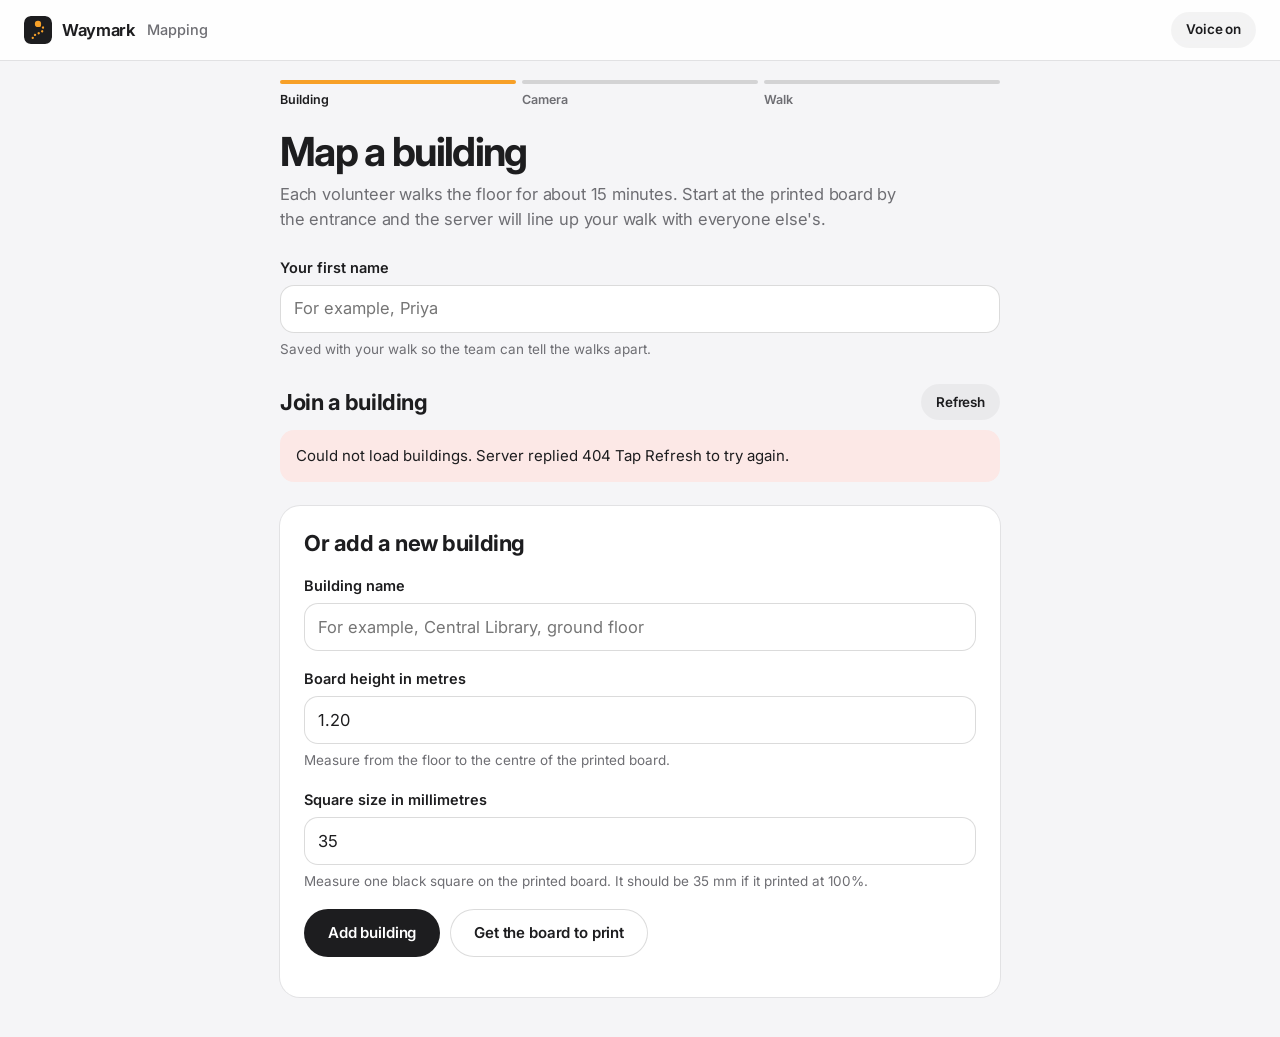
==== commit d3fd3e7d: "Report, README, architecture diagram, field page, cheaper steady-state keyframes" ====
--- a/web/map.html
+++ b/web/map.html
@@ -83,6 +83,11 @@
           <input class="input" id="b-height" name="board_height_m" type="number" inputmode="decimal" min="0.3" max="2.5" step="0.01" value="1.20" required>
           <span class="hint">Measure from the floor to the centre of the printed board.</span>
         </div>
+        <div class="field">
+          <label for="b-square">Square size in millimetres</label>
+          <input class="input" id="b-square" name="square_mm" type="number" inputmode="decimal" min="20" max="80" step="0.5" value="35" required>
+          <span class="hint">Measure one black square on the printed board. It should be 35 mm if it printed at 100%.</span>
+        </div>
         <div class="row">
           <button class="btn btn-ink" type="submit">Add building</button>
           <a class="btn btn-outline" href="/api/board.png" download="waymark-board.png">Get the board to print</a>
